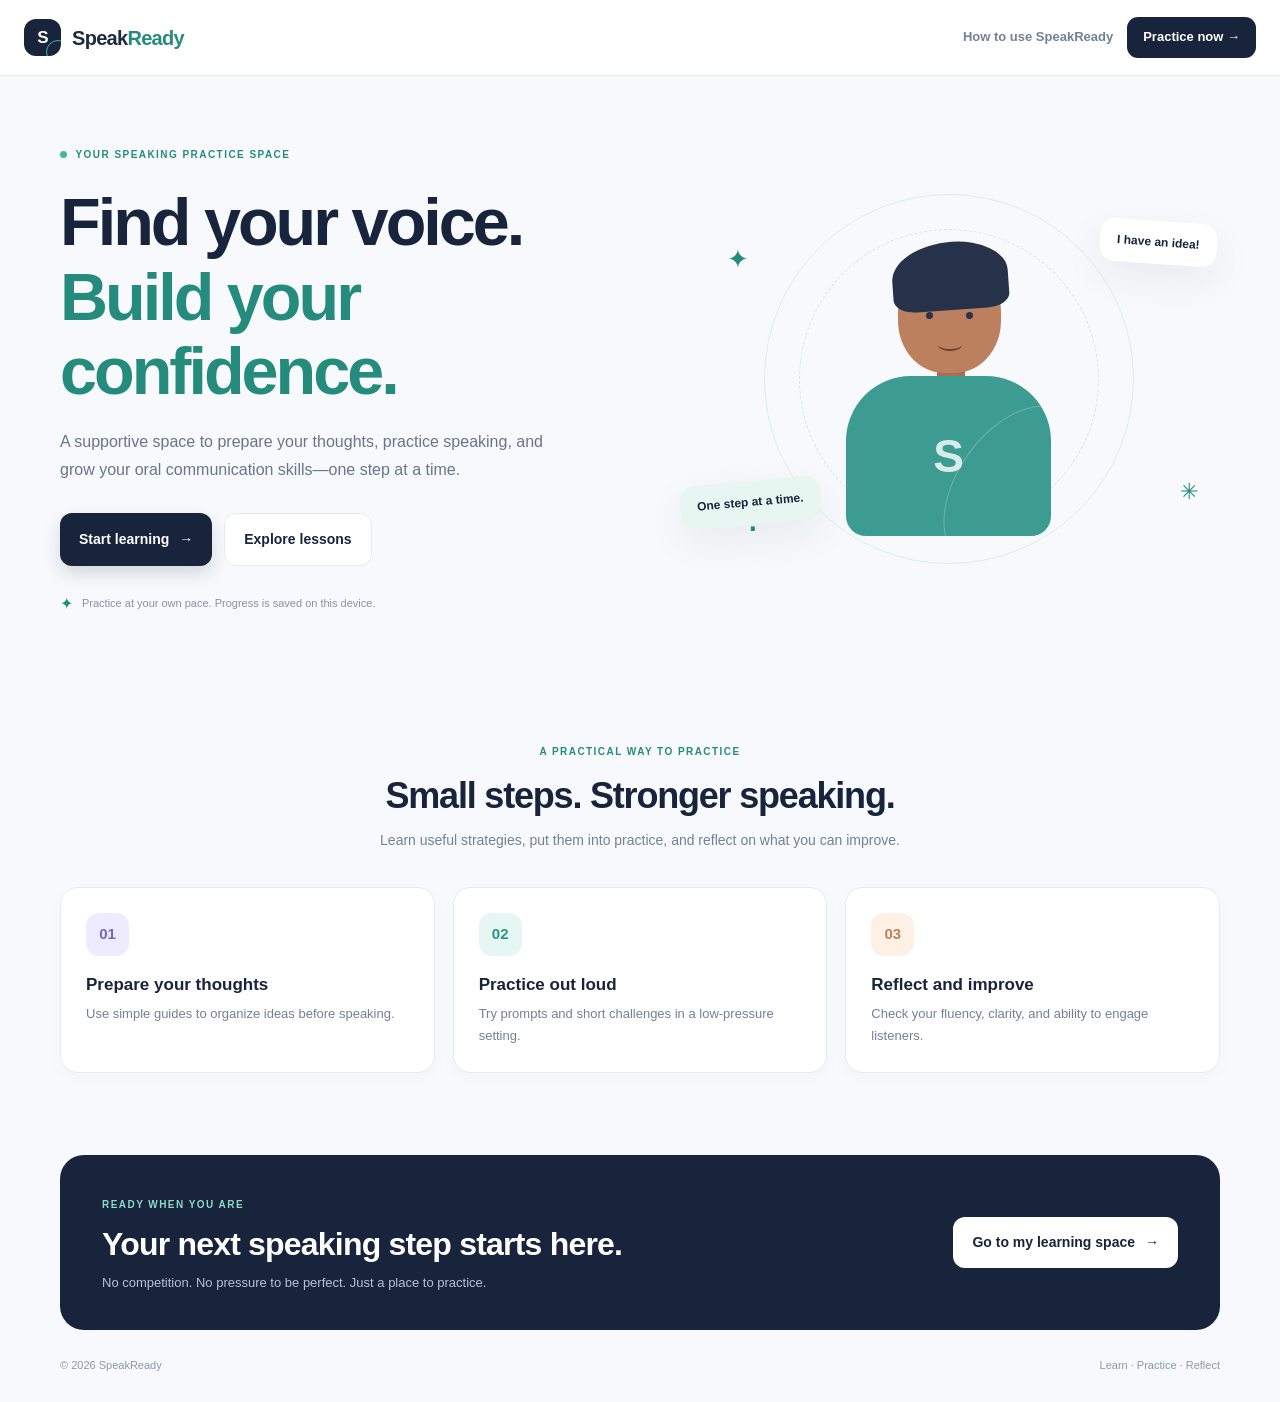
==== index.html @ fe4ae0ad "finish Speakeready, Research ouput" ====
<!doctype html>
<html lang="en">

<head>
  <meta charset="utf-8">
  <meta name="viewport" content="width=device-width, initial-scale=1">
  <meta name="theme-color" content="#17243b">
  <meta name="description"
    content="SpeakReady is a guided digital learning module for speaking confidence and oral communication skills.">
  <title>SpeakReady — Build confidence, one conversation at a time</title>
  <link rel="stylesheet" href="assets/css/style.css">
  <script defer src="assets/js/layout.js"></script>
  <script defer src="assets/js/home.js"></script>
</head>

<body data-base="./" data-page="home">
  <a class="skip-link" href="#main-content">Skip to content</a>
  <div id="site-header"></div>
  <main id="main-content" class="home-main">
    <section class="hero-section wrap">
      <div class="hero-copy">
        <span class="eyebrow"><span class="eyebrow-dot"></span> YOUR SPEAKING PRACTICE SPACE</span>
        <h1>Find your voice.<br><span>Build your confidence.</span></h1>
        <p class="hero-description">A supportive space to prepare your thoughts, practice speaking, and grow your oral
          communication skills—one step at a time.</p>
        <div class="hero-actions">
          <a class="button button-primary button-lg" href="pages/dashboard.html">Start learning <span
              aria-hidden="true">→</span></a>
          <a class="button button-quiet button-lg" href="pages/lessons.html">Explore lessons</a>
        </div>
        <div class="hero-note"><span class="note-icon">✦</span><span>Practice at your own pace. Progress is saved on
            this device.</span></div>
      </div>
      <div class="hero-art" aria-label="Illustration of a student speaking confidently">
        <div class="art-orbit orbit-one"></div>
        <div class="art-orbit orbit-two"></div>
        <div class="art-speech speech-one">I have an idea!</div>
        <div class="art-speech speech-two">One step at a time.</div>
        <div class="art-person">
          <div class="person-hair"></div>
          <div class="person-head">
            <div class="person-eye eye-left"></div>
            <div class="person-eye eye-right"></div>
            <div class="person-smile"></div>
          </div>
          <div class="person-neck"></div>
          <div class="person-body"><span class="person-shirt-mark">S</span></div>
        </div>
        <div class="art-spark spark-one">✦</div>
        <div class="art-spark spark-two">✳</div>
        <div class="art-spark spark-three">·</div>
      </div>
    </section>

    <section class="value-section wrap" aria-labelledby="value-heading">
      <div class="section-heading centered-heading">
        <span class="eyebrow">A PRACTICAL WAY TO PRACTICE</span>
        <h2 id="value-heading">Small steps. Stronger speaking.</h2>
        <p>Learn useful strategies, put them into practice, and reflect on what you can improve.</p>
      </div>
      <div class="value-grid">
        <article class="value-card">
          <div class="value-icon icon-lavender">01</div>
          <h3>Prepare your thoughts</h3>
          <p>Use simple guides to organize ideas before speaking.</p>
        </article>
        <article class="value-card">
          <div class="value-icon icon-mint">02</div>
          <h3>Practice out loud</h3>
          <p>Try prompts and short challenges in a low-pressure setting.</p>
        </article>
        <article class="value-card">
          <div class="value-icon icon-peach">03</div>
          <h3>Reflect and improve</h3>
          <p>Check your fluency, clarity, and ability to engage listeners.</p>
        </article>
      </div>
    </section>

    <section class="home-cta wrap">
      <div><span class="eyebrow eyebrow-light">READY WHEN YOU ARE</span>
        <h2>Your next speaking step starts here.</h2>
        <p>No competition. No pressure to be perfect. Just a place to practice.</p>
      </div>
      <a class="button button-light button-lg" href="pages/dashboard.html">Go to my learning space <span
          aria-hidden="true">→</span></a>
    </section>
    <footer class="site-footer wrap"><span>© <span data-year></span> SpeakReady</span><span>Learn · Practice ·
        Reflect</span></footer>
  </main>
</body>

</html>
---- assets/css/style.css ----
:root {
  --navy: #17243b;
  --navy-2: #243653;
  --ink: #1d2a40;
  --muted: #748096;
  --line: #e6eaf0;
  --paper: #f7f9fc;
  --white: #fff;
  --teal: #45b6a4;
  --teal-dark: #258c7d;
  --mint: #e6f6f2;
  --lavender: #eeeaff;
  --peach: #fff0e6;
  --shadow: 0 14px 40px rgba(28, 43, 67, .07);
  --radius: 20px;
  --font: 'DM Sans', Arial, sans-serif;
  --display: 'Manrope', 'DM Sans', Arial, sans-serif
}

* {
  box-sizing: border-box
}

html {
  scroll-behavior: smooth
}

body {
  margin: 0;
  background: var(--paper);
  color: var(--ink);
  font-family: var(--font);
  font-size: 15px;
  line-height: 1.6
}

button,
input,
select,
textarea {
  font: inherit
}

a {
  color: inherit;
  text-decoration: none
}

button,
a {
  -webkit-tap-highlight-color: transparent
}

button:focus-visible,
a:focus-visible,
input:focus-visible,
select:focus-visible,
textarea:focus-visible {
  outline: 3px solid rgba(69, 182, 164, .38);
  outline-offset: 3px
}

.skip-link {
  position: absolute;
  left: -9999px;
  top: 8px;
  background: #fff;
  padding: 10px 14px;
  z-index: 1000
}

.skip-link:focus {
  left: 8px
}

.wrap {
  width: min(1160px, calc(100% - 48px));
  margin-inline: auto
}

/* Shared header and application navigation */
.site-header {
  height: 76px;
  background: rgba(255, 255, 255, .94);
  border-bottom: 1px solid var(--line);
  display: flex;
  align-items: center;
  position: sticky;
  top: 0;
  z-index: 40;
  backdrop-filter: blur(14px);
  padding: 0 max(24px, calc((100vw - 1320px)/2))
}

.header-brand {
  display: flex;
  align-items: center;
  gap: 11px;
  font-family: var(--display);
  font-weight: 800;
  font-size: 20px;
  letter-spacing: -.7px
}

.brand-mark {
  width: 37px;
  height: 37px;
  border-radius: 12px;
  background: var(--navy);
  color: #fff;
  display: grid;
  place-items: center;
  font-size: 17px;
  letter-spacing: -1px;
  position: relative;
  overflow: hidden
}

.brand-mark:after {
  content: "";
  position: absolute;
  width: 22px;
  height: 22px;
  border: 1.5px solid var(--teal);
  border-radius: 50%;
  right: -9px;
  bottom: -8px
}

.brand-word span {
  color: var(--teal-dark)
}

.header-right {
  margin-left: auto;
  display: flex;
  align-items: center;
  gap: 14px
}

.header-link {
  font-size: 13px;
  color: var(--muted);
  font-weight: 600
}

.header-cta {
  padding: 10px 16px;
  border-radius: 11px;
  background: var(--navy);
  color: #fff;
  font-weight: 700;
  font-size: 13px
}

.menu-toggle {
  display: none;
  border: 1px solid var(--line);
  background: #fff;
  width: 40px;
  height: 40px;
  border-radius: 12px;
  color: var(--navy);
  font-size: 20px;
  cursor: pointer
}

.app-frame {
  width: min(1440px, 100%);
  margin: 0 auto;
  display: grid;
  grid-template-columns: 244px minmax(0, 1fr);
  min-height: calc(100vh - 76px)
}

.sidebar {
  background: #fff;
  border-right: 1px solid var(--line);
  padding: 28px 16px;
  display: flex;
  flex-direction: column;
  gap: 28px
}

.side-label {
  font-size: 10px;
  letter-spacing: 1.3px;
  font-weight: 700;
  color: #a0a9b8;
  padding: 0 13px;
  margin-bottom: 8px
}

.side-nav {
  display: grid;
  gap: 5px
}

.side-link {
  display: flex;
  gap: 12px;
  align-items: center;
  padding: 11px 13px;
  border-radius: 12px;
  font-weight: 600;
  font-size: 13px;
  color: #69758a;
  transition: .2s
}

.side-link:hover {
  background: #f5f8fa;
  color: var(--navy)
}

.side-link.active {
  background: #eaf7f4;
  color: #238c7c
}

.side-icon {
  width: 22px;
  text-align: center;
  font-size: 16px
}

.sidebar-bottom {
  margin-top: auto;
  background: #f4f8fa;
  border-radius: 16px;
  padding: 15px
}

.sidebar-bottom strong {
  display: block;
  font-size: 13px;
  margin-bottom: 4px
}

.sidebar-bottom p {
  font-size: 11px;
  color: var(--muted);
  margin: 0 0 10px
}

.sidebar-bottom a {
  font-size: 12px;
  color: var(--teal-dark);
  font-weight: 700
}

.main-content {
  min-width: 0;
  padding: 34px clamp(22px, 4vw, 54px) 55px
}

.page-topline {
  display: flex;
  align-items: center;
  justify-content: space-between;
  gap: 16px;
  margin-bottom: 25px
}

.breadcrumb {
  font-size: 12px;
  color: var(--muted)
}

.page-title {
  font-family: var(--display);
  font-size: clamp(26px, 3vw, 34px);
  letter-spacing: -1.1px;
  line-height: 1.2;
  margin: 4px 0 7px;
  font-weight: 800
}

.page-subtitle {
  color: var(--muted);
  margin: 0;
  font-size: 14px
}

.date-chip {
  font-size: 12px;
  color: #69758a;
  background: #fff;
  border: 1px solid var(--line);
  padding: 9px 12px;
  border-radius: 11px;
  white-space: nowrap
}

/* Home page */
.home-main {
  overflow: hidden
}

.hero-section {
  min-height: 590px;
  display: grid;
  grid-template-columns: 1.03fr .97fr;
  align-items: center;
  gap: 40px;
  padding-block: 65px 72px
}

.eyebrow {
  display: inline-flex;
  align-items: center;
  gap: 9px;
  font-size: 10px;
  letter-spacing: 1.45px;
  font-weight: 700;
  color: var(--teal-dark)
}

.eyebrow-dot {
  width: 7px;
  height: 7px;
  border-radius: 50%;
  background: var(--teal)
}

h1,
h2,
h3,
p {
  margin-top: 0
}

.hero-copy h1 {
  font: 800 clamp(42px, 5.2vw, 68px)/1.12 var(--display);
  letter-spacing: -3px;
  margin: 20px 0 19px;
  color: var(--navy)
}

.hero-copy h1 span {
  color: var(--teal-dark)
}

.hero-description {
  max-width: 520px;
  color: #69758a;
  font-size: 16px;
  line-height: 1.8;
  margin-bottom: 28px
}

.hero-actions {
  display: flex;
  flex-wrap: wrap;
  gap: 12px
}

.button {
  border: 0;
  display: inline-flex;
  align-items: center;
  justify-content: center;
  gap: 10px;
  border-radius: 12px;
  padding: 11px 17px;
  font-weight: 700;
  font-size: 13px;
  cursor: pointer;
  transition: transform .18s, box-shadow .18s, background .18s
}

.button:hover {
  transform: translateY(-2px)
}

.button-primary {
  background: var(--navy);
  color: #fff;
  box-shadow: 0 8px 18px rgba(23, 36, 59, .15)
}

.button-primary:hover {
  background: #263a59
}

.button-quiet {
  background: #fff;
  border: 1px solid var(--line);
  color: var(--navy)
}

.button-light {
  background: #fff;
  color: var(--navy)
}

.button-lg {
  padding: 14px 19px;
  font-size: 14px
}

.button-small {
  padding: 8px 12px;
  font-size: 12px;
  border-radius: 9px
}

.button-outline {
  background: #fff;
  color: var(--navy);
  border: 1px solid var(--line)
}

.button-teal {
  background: var(--teal);
  color: #103c39
}

.button:disabled {
  opacity: .45;
  cursor: not-allowed;
  transform: none
}

.hero-note {
  display: flex;
  align-items: center;
  gap: 9px;
  margin-top: 25px;
  font-size: 11px;
  color: #8792a3
}

.note-icon {
  color: var(--teal-dark);
  font-size: 16px
}

.hero-art {
  height: 420px;
  position: relative;
  display: grid;
  place-items: center
}

.art-orbit {
  position: absolute;
  border: 1px solid #dbeeea;
  border-radius: 50%;
  width: 370px;
  height: 370px
}

.orbit-two {
  width: 300px;
  height: 300px;
  border-style: dashed;
  border-color: #cfe6e1
}

.art-person {
  position: relative;
  width: 245px;
  height: 315px;
  z-index: 2
}

.person-head {
  position: absolute;
  top: 35px;
  left: 72px;
  width: 103px;
  height: 116px;
  border-radius: 47% 48% 45% 45%;
  background: #bd805f;
  z-index: 2
}

.person-hair {
  position: absolute;
  top: 20px;
  left: 66px;
  width: 116px;
  height: 68px;
  border-radius: 55% 48% 20% 20%;
  background: #253249;
  z-index: 3;
  transform: rotate(-4deg)
}

.person-eye {
  position: absolute;
  top: 55px;
  width: 7px;
  height: 7px;
  background: #263348;
  border-radius: 50%
}

.eye-left {
  left: 28px
}

.eye-right {
  right: 28px
}

.person-smile {
  position: absolute;
  width: 24px;
  height: 12px;
  border-bottom: 2px solid #633f38;
  border-radius: 50%;
  bottom: 22px;
  left: 40px
}

.person-neck {
  position: absolute;
  top: 136px;
  left: 111px;
  width: 28px;
  height: 34px;
  background: #a96d52;
  z-index: 1
}

.person-body {
  position: absolute;
  top: 154px;
  left: 20px;
  width: 205px;
  height: 160px;
  background: #3d9c91;
  border-radius: 65px 65px 20px 20px;
  z-index: 1;
  display: grid;
  place-items: center;
  overflow: hidden
}

.person-body:after {
  content: "";
  position: absolute;
  width: 110px;
  height: 180px;
  border: 1px solid rgba(255, 255, 255, .24);
  border-radius: 50%;
  transform: rotate(35deg);
  right: -18px;
  top: 20px
}

.person-shirt-mark {
  color: rgba(255, 255, 255, .8);
  font: 800 46px var(--display)
}

.art-speech {
  position: absolute;
  background: #fff;
  padding: 12px 17px;
  border-radius: 15px;
  box-shadow: var(--shadow);
  z-index: 4;
  font-weight: 700;
  font-size: 12px;
  color: var(--navy)
}

.speech-one {
  top: 52px;
  right: 4px;
  transform: rotate(4deg)
}

.speech-two {
  left: 3px;
  bottom: 65px;
  transform: rotate(-5deg);
  background: #e8f6f2
}

.art-spark {
  position: absolute;
  color: var(--teal-dark);
  font-size: 26px
}

.spark-one {
  top: 70px;
  left: 50px
}

.spark-two {
  right: 22px;
  bottom: 80px;
  font-size: 22px
}

.spark-three {
  left: 70px;
  bottom: 30px;
  font-size: 42px
}

.value-section {
  padding-block: 50px 82px
}

.centered-heading {
  text-align: center;
  max-width: 620px;
  margin: 0 auto 35px
}

.section-heading h2 {
  font: 800 clamp(27px, 3vw, 36px)/1.2 var(--display);
  letter-spacing: -1.2px;
  margin: 12px 0;
  color: var(--navy)
}

.section-heading p {
  color: var(--muted);
  font-size: 14px
}

.value-grid {
  display: grid;
  grid-template-columns: repeat(3, 1fr);
  gap: 18px
}

.value-card {
  background: #fff;
  border: 1px solid var(--line);
  border-radius: 18px;
  padding: 25px;
  box-shadow: 0 5px 18px rgba(28, 43, 67, .025)
}

.value-icon {
  width: 43px;
  height: 43px;
  display: grid;
  place-items: center;
  border-radius: 13px;
  font-weight: 800;
  font-family: var(--display);
  margin-bottom: 19px
}

.icon-lavender {
  background: var(--lavender);
  color: #7669be
}

.icon-mint {
  background: var(--mint);
  color: #2d9384
}

.icon-peach {
  background: var(--peach);
  color: #bd8258
}

.value-card h3 {
  font: 700 17px var(--display);
  margin-bottom: 8px;
  color: var(--navy)
}

.value-card p {
  font-size: 13px;
  color: var(--muted);
  margin: 0;
  line-height: 1.7
}

.home-cta {
  background: var(--navy);
  border-radius: 24px;
  padding: 36px 42px;
  display: flex;
  align-items: center;
  justify-content: space-between;
  gap: 24px;
  color: #fff
}

.eyebrow-light {
  color: #8bd9c9
}

.home-cta h2 {
  font: 800 clamp(23px, 3vw, 32px)/1.2 var(--display);
  letter-spacing: -.8px;
  margin: 10px 0
}

.home-cta p {
  color: #b7c2d2;
  margin: 0;
  font-size: 13px
}

.site-footer {
  display: flex;
  justify-content: space-between;
  color: #8c97a8;
  font-size: 11px;
  padding-block: 27px
}

/* Dashboard and cards */
.welcome-banner {
  background: var(--navy);
  border-radius: 20px;
  padding: 25px 28px;
  color: #fff;
  display: flex;
  align-items: center;
  justify-content: space-between;
  gap: 20px;
  overflow: hidden;
  position: relative;
  margin-bottom: 22px
}

.welcome-banner:after {
  content: "";
  position: absolute;
  width: 260px;
  height: 260px;
  border: 1px solid rgba(69, 182, 164, .22);
  border-radius: 50%;
  right: 10%;
  top: -150px;
  box-shadow: 0 0 0 28px rgba(69, 182, 164, .035), 0 0 0 58px rgba(69, 182, 164, .025)
}

.welcome-copy {
  position: relative;
  z-index: 1
}

.welcome-copy .eyebrow {
  color: #8ddacc
}

.welcome-copy h2 {
  font: 800 24px var(--display);
  letter-spacing: -.7px;
  margin: 8px 0
}

.welcome-copy p {
  font-size: 12px;
  color: #bdc8d6;
  margin: 0
}

.welcome-action {
  position: relative;
  z-index: 1;
  white-space: nowrap
}

.welcome-action .button {
  background: #fff;
  color: var(--navy)
}

.stats-grid {
  display: grid;
  grid-template-columns: repeat(3, 1fr);
  gap: 14px;
  margin-bottom: 28px
}

.stat-card {
  background: #fff;
  border: 1px solid var(--line);
  border-radius: 16px;
  padding: 17px 18px;
  display: flex;
  align-items: center;
  gap: 13px
}

.stat-icon {
  width: 40px;
  height: 40px;
  display: grid;
  place-items: center;
  border-radius: 12px;
  background: #eef7f5;
  color: var(--teal-dark);
  font-size: 17px;
  flex: none
}

.stat-label {
  font-size: 11px;
  color: var(--muted);
  margin-bottom: 2px
}

.stat-value {
  font: 800 23px var(--display);
  color: var(--navy);
  line-height: 1.1
}

.stat-hint {
  font-size: 10px;
  color: #98a2b1
}

.section-row {
  display: flex;
  justify-content: space-between;
  align-items: end;
  gap: 16px;
  margin: 27px 0 14px
}

.section-row h2 {
  font: 800 19px var(--display);
  letter-spacing: -.5px;
  margin: 0;
  color: var(--navy)
}

.text-link {
  font-size: 12px;
  font-weight: 700;
  color: var(--teal-dark)
}

.module-grid {
  display: grid;
  grid-template-columns: repeat(3, 1fr);
  gap: 14px
}

.module-card {
  background: #fff;
  border: 1px solid var(--line);
  border-radius: 16px;
  padding: 17px;
  display: flex;
  flex-direction: column;
  min-height: 208px;
  transition: .2s
}

.module-card:hover {
  transform: translateY(-3px);
  box-shadow: var(--shadow);
  border-color: #cde5df
}

.module-top {
  display: flex;
  align-items: center;
  justify-content: space-between;
  margin-bottom: 15px
}

.module-number {
  font: 800 11px var(--display);
  color: #9aa5b4;
  letter-spacing: .5px
}

.module-symbol {
  width: 36px;
  height: 36px;
  border-radius: 11px;
  display: grid;
  place-items: center;
  font-weight: 700
}

.module-card h3 {
  font: 700 15px var(--display);
  margin: 0 0 7px;
  color: var(--navy)
}

.module-card p {
  font-size: 11px;
  color: var(--muted);
  line-height: 1.6;
  margin: 0 0 15px
}

.module-card-footer {
  margin-top: auto;
  display: flex;
  align-items: center;
  justify-content: space-between;
  gap: 8px
}

.module-duration {
  font-size: 10px;
  color: #8994a4
}

.progress-track {
  height: 5px;
  border-radius: 20px;
  background: #edf0f4;
  overflow: hidden;
  margin-top: 12px
}

.progress-fill {
  height: 100%;
  border-radius: 20px;
  background: var(--teal);
  width: 0
}

.empty-note {
  background: #fff;
  border: 1px dashed #d6dde6;
  padding: 24px;
  border-radius: 15px;
  color: var(--muted);
  font-size: 13px;
  text-align: center
}

/* Lesson library and lesson detail */
.lesson-grid {
  display: grid;
  grid-template-columns: repeat(2, 1fr);
  gap: 16px
}

.lesson-card {
  display: grid;
  grid-template-columns: 54px 1fr;
  gap: 15px;
  background: #fff;
  border: 1px solid var(--line);
  border-radius: 17px;
  padding: 19px;
  transition: .2s
}

.lesson-card:hover {
  border-color: #bee1d9;
  box-shadow: var(--shadow);
  transform: translateY(-2px)
}

.lesson-symbol {
  height: 50px;
  width: 50px;
  border-radius: 14px;
  display: grid;
  place-items: center;
  font: 800 16px var(--display)
}

.lesson-card h3 {
  font: 700 15px var(--display);
  margin: 1px 0 6px;
  color: var(--navy)
}

.lesson-card p {
  font-size: 12px;
  color: var(--muted);
  margin: 0 0 12px;
  line-height: 1.65
}

.lesson-meta {
  display: flex;
  flex-wrap: wrap;
  gap: 8px;
  align-items: center;
  font-size: 10px;
  color: #8994a4
}

.tag {
  background: #f1f5f7;
  border-radius: 20px;
  padding: 4px 8px;
  font-size: 10px;
  color: #657286;
  font-weight: 600
}

.lesson-detail {
  max-width: 850px
}

.lesson-hero {
  background: #fff;
  border: 1px solid var(--line);
  border-radius: 19px;
  padding: 25px;
  margin-bottom: 17px
}

.lesson-hero h1 {
  font: 800 27px/1.2 var(--display);
  letter-spacing: -.8px;
  color: var(--navy);
  margin: 11px 0
}

.lesson-hero p {
  color: var(--muted);
  font-size: 14px;
  margin: 0
}

.lesson-content-card {
  background: #fff;
  border: 1px solid var(--line);
  border-radius: 17px;
  padding: 24px;
  margin-bottom: 15px
}

.lesson-content-card h2 {
  font: 800 18px var(--display);
  color: var(--navy);
  margin: 0 0 12px
}

.lesson-content-card p,
.lesson-content-card li {
  color: #657286;
  font-size: 13px;
  line-height: 1.8
}

.lesson-content-card ul {
  padding-left: 20px;
  margin-bottom: 0
}

.tip-box {
  background: #edf8f5;
  border-left: 3px solid var(--teal);
  padding: 15px 17px;
  border-radius: 0 12px 12px 0;
  font-size: 13px;
  color: #42645f;
  margin-top: 16px
}

.lesson-actions {
  display: flex;
  justify-content: space-between;
  gap: 12px;
  align-items: center;
  margin-top: 18px
}

/* Practice and forms */
.practice-layout {
  display: grid;
  grid-template-columns: minmax(0, 1.15fr) minmax(260px, .85fr);
  gap: 17px;
  align-items: start
}

.panel {
  background: #fff;
  border: 1px solid var(--line);
  border-radius: 17px;
  padding: 21px
}

.panel h2 {
  font: 800 17px var(--display);
  color: var(--navy);
  margin: 0 0 7px
}

.panel-intro {
  color: var(--muted);
  font-size: 12px;
  margin: 0 0 17px
}

.form-label {
  display: block;
  font-size: 12px;
  font-weight: 700;
  color: #4c5b70;
  margin: 0 0 7px
}

.field {
  width: 100%;
  border: 1px solid #dfe5ec;
  border-radius: 10px;
  background: #fff;
  padding: 11px 12px;
  color: var(--ink);
  font-size: 13px
}

.field:focus {
  border-color: var(--teal)
}

.field-group {
  margin-bottom: 16px
}

.field-row {
  display: grid;
  grid-template-columns: 1fr 1fr;
  gap: 12px
}

.prompt-box {
  background: #f1f7f6;
  border-radius: 14px;
  padding: 18px;
  margin: 14px 0
}

.prompt-label {
  font-size: 10px;
  letter-spacing: 1px;
  color: var(--teal-dark);
  font-weight: 800
}

.prompt-text {
  font: 700 19px/1.4 var(--display);
  color: var(--navy);
  margin: 8px 0 0
}

.timer-display {
  font: 800 43px var(--display);
  letter-spacing: -1.5px;
  color: var(--navy);
  text-align: center;
  padding: 10px
}

.timer-caption {
  text-align: center;
  color: var(--muted);
  font-size: 11px;
  margin-top: -8px;
  margin-bottom: 13px
}

.timer-controls {
  display: flex;
  gap: 8px;
  justify-content: center;
  flex-wrap: wrap
}

.practice-helper {
  background: #f7f8fb;
  border-radius: 13px;
  padding: 15px;
  font-size: 12px;
  color: #6d788b;
  line-height: 1.7
}

.rubric-row {
  padding: 12px 0;
  border-bottom: 1px solid #edf0f4
}

.rubric-row:last-child {
  border: 0
}

.rubric-title {
  font-weight: 700;
  font-size: 12px;
  color: #405069;
  margin-bottom: 8px
}

.rating-options {
  display: flex;
  gap: 7px;
  flex-wrap: wrap
}

.rating-option {
  position: relative
}

.rating-option input {
  position: absolute;
  opacity: 0;
  pointer-events: none
}

.rating-option span {
  display: inline-grid;
  place-items: center;
  min-width: 34px;
  height: 32px;
  padding: 0 8px;
  border: 1px solid #dfe5ec;
  border-radius: 8px;
  color: #728095;
  font-size: 12px;
  cursor: pointer
}

.rating-option input:checked+span {
  background: #e7f6f2;
  border-color: #88cfc1;
  color: #207c70;
  font-weight: 800
}

.quiz-question {
  background: #fff;
  border: 1px solid var(--line);
  border-radius: 15px;
  padding: 18px;
  margin-bottom: 13px
}

.quiz-question h3 {
  font: 700 14px/1.5 var(--display);
  margin: 0 0 12px;
  color: var(--navy)
}

.choice-list {
  display: grid;
  gap: 8px
}

.choice {
  display: flex;
  gap: 9px;
  align-items: flex-start;
  padding: 9px 11px;
  border: 1px solid #e8edf1;
  border-radius: 10px;
  font-size: 12px;
  color: #58667b;
  cursor: pointer
}

.choice:has(input:checked) {
  border-color: #9bd6ca;
  background: #eff8f6;
  color: #315e58
}

.choice input {
  margin-top: 3px;
  accent-color: var(--teal-dark)
}

.notice {
  padding: 12px 14px;
  background: #f4f7fa;
  border-radius: 11px;
  color: #6d788b;
  font-size: 11px;
  line-height: 1.65
}

.feedback-box {
  padding: 15px;
  border-radius: 13px;
  background: #edf8f5;
  color: #316a61;
  font-size: 13px;
  margin-top: 15px
}

.feedback-box strong {
  display: block;
  margin-bottom: 3px
}

.score-circle {
  width: 112px;
  height: 112px;
  border-radius: 50%;
  border: 8px solid #e3f4f0;
  display: grid;
  place-items: center;
  margin: 0 auto 15px;
  color: var(--navy);
  font: 800 28px var(--display)
}

/* Progress and resources */
.progress-summary {
  display: grid;
  grid-template-columns: 1fr 1fr;
  gap: 16px;
  margin-bottom: 17px
}

.progress-large {
  background: #fff;
  border: 1px solid var(--line);
  border-radius: 17px;
  padding: 21px
}

.progress-large h3 {
  font: 700 14px var(--display);
  margin: 0 0 12px
}

.big-progress-number {
  font: 800 35px var(--display);
  color: var(--navy)
}

.progress-copy {
  font-size: 11px;
  color: var(--muted)
}

.progress-module-row {
  display: grid;
  grid-template-columns: 1fr auto;
  gap: 14px;
  align-items: center;
  padding: 14px 0;
  border-bottom: 1px solid #edf0f4
}

.progress-module-row:last-child {
  border: 0
}

.progress-module-row strong {
  font-size: 12px
}

.progress-module-row small {
  display: block;
  color: var(--muted);
  font-size: 10px
}

.status-pill {
  font-size: 10px;
  padding: 5px 9px;
  border-radius: 30px;
  background: #f0f2f5;
  color: #778397;
  font-weight: 700
}

.status-pill.done {
  background: #e6f6f2;
  color: #258777
}

.resource-grid {
  display: grid;
  grid-template-columns: repeat(2, 1fr);
  gap: 15px
}

.resource-card {
  background: #fff;
  border: 1px solid var(--line);
  border-radius: 16px;
  padding: 19px
}

.resource-card h3 {
  font: 700 15px var(--display);
  color: var(--navy);
  margin: 0 0 7px
}

.resource-card p {
  color: var(--muted);
  font-size: 12px;
  line-height: 1.7;
  margin: 0
}

.resource-card .resource-icon {
  font-size: 22px;
  margin-bottom: 11px
}

.callout {
  background: #f0f7f6;
  border-radius: 15px;
  padding: 19px;
  margin-top: 17px;
  color: #54706d;
  font-size: 12px;
  line-height: 1.7
}

.site-footer-app {
  color: #9aa4b2;
  text-align: center;
  font-size: 10px;
  padding-top: 32px
}

/* Toast, mobile overlay */
.toast {
  position: fixed;
  bottom: 22px;
  left: 50%;
  transform: translate(-50%, 20px);
  opacity: 0;
  pointer-events: none;
  background: var(--navy);
  color: #fff;
  padding: 11px 16px;
  border-radius: 12px;
  font-size: 12px;
  box-shadow: var(--shadow);
  z-index: 100;
  transition: .25s
}

.toast.show {
  opacity: 1;
  transform: translate(-50%, 0)
}

.sidebar-backdrop {
  display: none
}

@media(max-width:1050px) {
  .app-frame {
    grid-template-columns: 218px minmax(0, 1fr)
  }

  .sidebar {
    padding-inline: 12px
  }

  .main-content {
    padding-inline: 28px
  }

  .module-grid {
    grid-template-columns: repeat(2, 1fr)
  }

  .hero-section {
    gap: 15px
  }

  .art-orbit {
    width: 320px;
    height: 320px
  }

  .orbit-two {
    width: 260px;
    height: 260px
  }
}

@media(max-width:760px) {
  .site-header {
    height: 66px;
    padding-inline: 18px
  }

  .menu-toggle {
    display: grid;
    place-items: center;
    order: -1;
    margin-right: 12px
  }

  .header-brand {
    font-size: 18px
  }

  .brand-mark {
    width: 34px;
    height: 34px
  }

  .header-link {
    display: none
  }

  .header-cta {
    font-size: 11px;
    padding: 9px 12px
  }

  .app-frame {
    display: block;
    min-height: calc(100vh - 66px)
  }

  .sidebar {
    position: fixed;
    z-index: 60;
    top: 66px;
    bottom: 0;
    left: 0;
    width: 270px;
    max-width: 82vw;
    transform: translateX(-105%);
    transition: transform .25s;
    box-shadow: 14px 0 35px rgba(20, 35, 58, .12);
    overflow-y: auto
  }

  .sidebar.open {
    transform: translateX(0)
  }

  .sidebar-backdrop.show {
    display: block;
    position: fixed;
    inset: 66px 0 0;
    background: rgba(16, 27, 45, .35);
    z-index: 55
  }

  .main-content {
    padding: 25px 18px 42px
  }

  .hero-section {
    grid-template-columns: 1fr;
    padding-block: 55px 40px;
    gap: 15px
  }

  .hero-copy h1 {
    font-size: clamp(41px, 11vw, 59px);
    letter-spacing: -2px
  }

  .hero-description {
    font-size: 14px
  }

  .hero-art {
    height: 330px;
    max-width: 420px;
    width: 100%;
    margin: 0 auto
  }

  .art-person {
    transform: scale(.83)
  }

  .art-orbit {
    width: 290px;
    height: 290px
  }

  .orbit-two {
    width: 230px;
    height: 230px
  }

  .speech-one {
    right: 0;
    top: 35px
  }

  .speech-two {
    left: 0;
    bottom: 35px
  }

  .value-section {
    padding-block: 32px 52px
  }

  .value-grid {
    grid-template-columns: 1fr;
    gap: 11px
  }

  .value-card {
    padding: 20px
  }

  .home-cta {
    padding: 27px 23px;
    display: block
  }

  .home-cta .button {
    margin-top: 19px
  }

  .site-footer {
    font-size: 10px
  }

  .welcome-banner {
    padding: 21px;
    display: block
  }

  .welcome-action {
    margin-top: 17px
  }

  .stats-grid {
    gap: 9px
  }

  .stat-card {
    padding: 13px 10px;
    gap: 8px;
    display: block
  }

  .stat-icon {
    width: 32px;
    height: 32px;
    margin-bottom: 8px
  }

  .stat-value {
    font-size: 20px
  }

  .stat-label {
    font-size: 10px
  }

  .stat-hint {
    font-size: 9px
  }

  .module-grid {
    grid-template-columns: 1fr
  }

  .lesson-grid {
    grid-template-columns: 1fr
  }

  .practice-layout {
    grid-template-columns: 1fr
  }

  .progress-summary {
    grid-template-columns: 1fr
  }

  .resource-grid {
    grid-template-columns: 1fr
  }

  .page-topline {
    align-items: flex-start
  }

  .date-chip {
    font-size: 10px;
    padding: 7px 9px
  }

  .field-row {
    grid-template-columns: 1fr
  }

  .lesson-hero {
    padding: 20px
  }

  .lesson-content-card {
    padding: 19px
  }

  .lesson-actions {
    align-items: stretch;
    flex-direction: column
  }

  .lesson-actions .button {
    width: 100%
  }
}

@media(max-width:420px) {
  .wrap {
    width: calc(100% - 34px)
  }

  .hero-actions {
    display: grid
  }

  .hero-actions .button {
    width: 100%
  }

  .hero-art {
    height: 290px
  }

  .art-person {
    transform: scale(.73)
  }

  .art-orbit {
    width: 250px;
    height: 250px
  }

  .orbit-two {
    width: 205px;
    height: 205px
  }

  .art-speech {
    font-size: 10px;
    padding: 9px 12px
  }

  .section-row h2 {
    font-size: 17px
  }

  .main-content {
    padding-inline: 15px
  }

  .page-title {
    font-size: 26px
  }
}

@media(prefers-reduced-motion:reduce) {

  *,
  *::before,
  *::after {
    scroll-behavior: auto !important;
    transition: none !important;
    animation: none !important
  }
}

body[data-page="home"] .menu-toggle {
  display: none
}

/* Page-opening motion: subtle entrance effects for a calmer first impression. */
@keyframes sr-page-enter {
  from {
    opacity: 0;
    transform: translateY(14px);
  }

  to {
    opacity: 1;
    transform: translateY(0);
  }
}

@keyframes sr-header-enter {
  from {
    opacity: 0;
    transform: translateY(-10px);
  }

  to {
    opacity: 1;
    transform: translateY(0);
  }
}

@keyframes sr-sidebar-enter {
  from {
    opacity: 0;
    transform: translateX(-10px);
  }

  to {
    opacity: 1;
    transform: translateX(0);
  }
}

@keyframes sr-hero-art-enter {
  from {
    opacity: 0;
    transform: translateY(20px) scale(.97);
  }

  to {
    opacity: 1;
    transform: translateY(0) scale(1);
  }
}

#site-header .site-header {
  animation: sr-header-enter .55s cubic-bezier(.2, .7, .25, 1) both;
}

/* Landing page: reveal the headline in a gentle sequence. */
body[data-page="home"] .hero-copy>* {
  opacity: 0;
  animation: sr-page-enter .65s cubic-bezier(.2, .7, .25, 1) both;
}

body[data-page="home"] .hero-copy> :nth-child(1) {
  animation-delay: .08s;
}

body[data-page="home"] .hero-copy> :nth-child(2) {
  animation-delay: .15s;
}

body[data-page="home"] .hero-copy> :nth-child(3) {
  animation-delay: .22s;
}

body[data-page="home"] .hero-copy> :nth-child(4) {
  animation-delay: .29s;
}

body[data-page="home"] .hero-copy> :nth-child(5) {
  animation-delay: .36s;
}

body[data-page="home"] .hero-art {
  opacity: 0;
  animation: sr-hero-art-enter .8s cubic-bezier(.2, .7, .25, 1) .18s both;
}

body[data-page="home"] .value-section {
  opacity: 0;
  animation: sr-page-enter .7s cubic-bezier(.2, .7, .25, 1) .24s both;
}

body[data-page="home"] .home-cta {
  opacity: 0;
  animation: sr-page-enter .7s cubic-bezier(.2, .7, .25, 1) .34s both;
}

body[data-page="home"] .site-footer {
  opacity: 0;
  animation: sr-page-enter .65s cubic-bezier(.2, .7, .25, 1) .42s both;
}

/* Inner pages: bring the learning content in after the shared header. */
body:not([data-page="home"]) .main-content>* {
  opacity: 0;
  animation: sr-page-enter .6s cubic-bezier(.2, .7, .25, 1) both;
}

body:not([data-page="home"]) .main-content> :nth-child(1) {
  animation-delay: .08s;
}

body:not([data-page="home"]) .main-content> :nth-child(2) {
  animation-delay: .15s;
}

body:not([data-page="home"]) .main-content> :nth-child(3) {
  animation-delay: .22s;
}

body:not([data-page="home"]) .main-content> :nth-child(4) {
  animation-delay: .29s;
}

body:not([data-page="home"]) .main-content> :nth-child(5) {
  animation-delay: .36s;
}

@media (min-width: 761px) {
  body:not([data-page="home"]) .sidebar {
    opacity: 0;
    animation: sr-sidebar-enter .55s cubic-bezier(.2, .7, .25, 1) .08s both;
  }
}
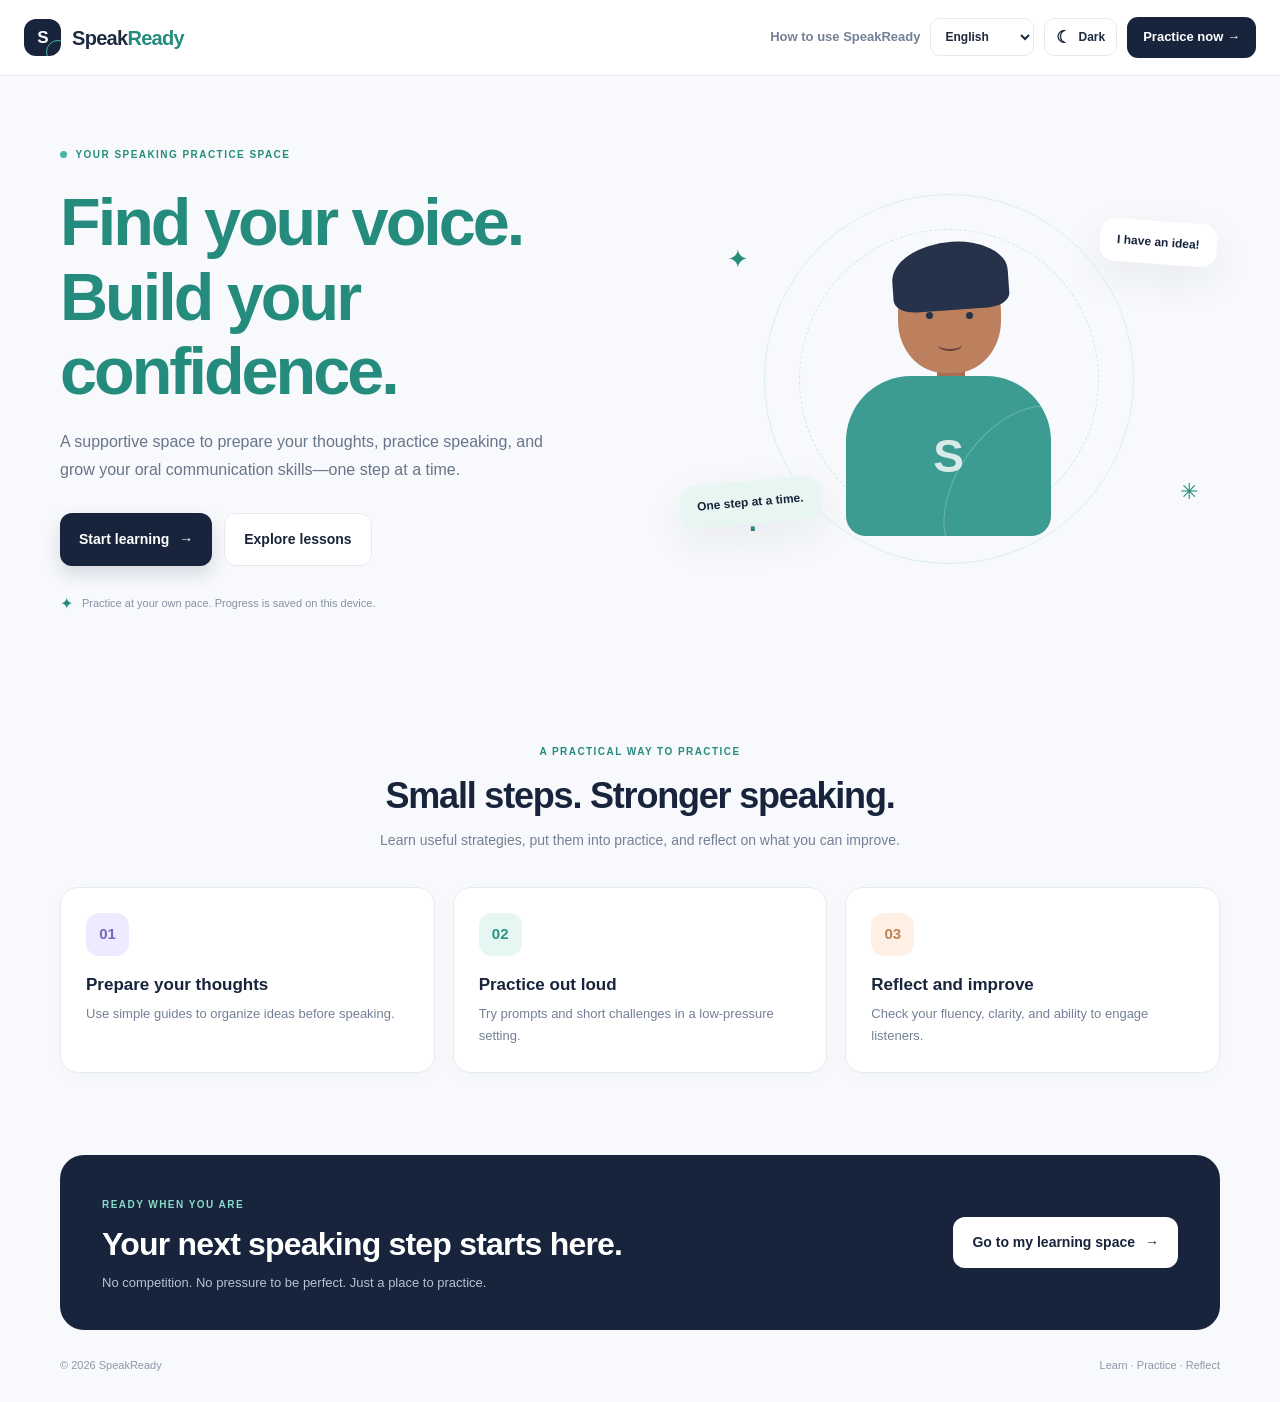
==== commit f9e619b4: "fully polish the digital module" ====
--- a/index.html
+++ b/index.html
@@ -6,36 +6,43 @@
   <meta name="viewport" content="width=device-width, initial-scale=1">
   <meta name="theme-color" content="#17243b">
   <meta name="description"
-    content="SpeakReady is a guided digital learning module for speaking confidence and oral communication skills.">
+    content="SpeakReady is a guided digital learning module for speaking confidence and oral communication skills."
+    data-i18n-content="home.metaDescription">
   <title>SpeakReady — Build confidence, one conversation at a time</title>
+  <script src="assets/js/theme-init.js"></script>
   <link rel="stylesheet" href="assets/css/style.css">
+  <script defer src="assets/js/i18n.js"></script>
   <script defer src="assets/js/layout.js"></script>
   <script defer src="assets/js/home.js"></script>
 </head>
 
-<body data-base="./" data-page="home">
-  <a class="skip-link" href="#main-content">Skip to content</a>
+<body data-base="./" data-page="home" data-title-key="home.documentTitle">
+  <a class="skip-link" href="#main-content" data-i18n="common.skip">Skip to content</a>
   <div id="site-header"></div>
   <main id="main-content" class="home-main">
     <section class="hero-section wrap">
       <div class="hero-copy">
-        <span class="eyebrow"><span class="eyebrow-dot"></span> YOUR SPEAKING PRACTICE SPACE</span>
-        <h1>Find your voice.<br><span>Build your confidence.</span></h1>
-        <p class="hero-description">A supportive space to prepare your thoughts, practice speaking, and grow your oral
-          communication skills—one step at a time.</p>
+        <span class="eyebrow"><span class="eyebrow-dot"></span><span data-i18n="home.eyebrow">YOUR SPEAKING PRACTICE
+            SPACE</span></span>
+        <h1><span data-i18n="home.headlineA">Find your voice.</span><br><span data-i18n="home.headlineB">Build your
+            confidence.</span></h1>
+        <p class="hero-description" data-i18n="home.description">A supportive space to prepare your thoughts, practice
+          speaking, and grow your oral communication skills—one step at a time.</p>
         <div class="hero-actions">
-          <a class="button button-primary button-lg" href="pages/dashboard.html">Start learning <span
-              aria-hidden="true">→</span></a>
-          <a class="button button-quiet button-lg" href="pages/lessons.html">Explore lessons</a>
+          <a class="button button-primary button-lg" href="pages/dashboard.html"><span
+              data-i18n="home.startLearning">Start learning</span><span aria-hidden="true">→</span></a>
+          <a class="button button-quiet button-lg" href="pages/lessons.html" data-i18n="home.exploreLessons">Explore
+            lessons</a>
         </div>
-        <div class="hero-note"><span class="note-icon">✦</span><span>Practice at your own pace. Progress is saved on
-            this device.</span></div>
+        <div class="hero-note"><span class="note-icon" aria-hidden="true">✦</span><span data-i18n="home.note">Practice
+            at your own pace. Progress is saved on this device.</span></div>
       </div>
-      <div class="hero-art" aria-label="Illustration of a student speaking confidently">
+      <div class="hero-art" role="img" data-i18n-aria-label="home.illustrationLabel"
+        aria-label="Illustration of a student speaking confidently">
         <div class="art-orbit orbit-one"></div>
         <div class="art-orbit orbit-two"></div>
-        <div class="art-speech speech-one">I have an idea!</div>
-        <div class="art-speech speech-two">One step at a time.</div>
+        <div class="art-speech speech-one" data-i18n="home.speechOne">I have an idea!</div>
+        <div class="art-speech speech-two" data-i18n="home.speechTwo">One step at a time.</div>
         <div class="art-person">
           <div class="person-hair"></div>
           <div class="person-head">
@@ -46,47 +53,48 @@
           <div class="person-neck"></div>
           <div class="person-body"><span class="person-shirt-mark">S</span></div>
         </div>
-        <div class="art-spark spark-one">✦</div>
-        <div class="art-spark spark-two">✳</div>
-        <div class="art-spark spark-three">·</div>
+        <div class="art-spark spark-one" aria-hidden="true">✦</div>
+        <div class="art-spark spark-two" aria-hidden="true">✳</div>
+        <div class="art-spark spark-three" aria-hidden="true">·</div>
       </div>
     </section>
 
     <section class="value-section wrap" aria-labelledby="value-heading">
       <div class="section-heading centered-heading">
-        <span class="eyebrow">A PRACTICAL WAY TO PRACTICE</span>
-        <h2 id="value-heading">Small steps. Stronger speaking.</h2>
-        <p>Learn useful strategies, put them into practice, and reflect on what you can improve.</p>
+        <span class="eyebrow" data-i18n="home.valueEyebrow">A PRACTICAL WAY TO PRACTICE</span>
+        <h2 id="value-heading" data-i18n="home.valueTitle">Small steps. Stronger speaking.</h2>
+        <p data-i18n="home.valueDescription">Learn useful strategies, put them into practice, and reflect on what you
+          can improve.</p>
       </div>
       <div class="value-grid">
         <article class="value-card">
           <div class="value-icon icon-lavender">01</div>
-          <h3>Prepare your thoughts</h3>
-          <p>Use simple guides to organize ideas before speaking.</p>
+          <h3 data-i18n="home.prepareTitle">Prepare your thoughts</h3>
+          <p data-i18n="home.prepareText">Use simple guides to organize ideas before speaking.</p>
         </article>
         <article class="value-card">
           <div class="value-icon icon-mint">02</div>
-          <h3>Practice out loud</h3>
-          <p>Try prompts and short challenges in a low-pressure setting.</p>
+          <h3 data-i18n="home.practiceTitle">Practice out loud</h3>
+          <p data-i18n="home.practiceText">Try prompts and short challenges in a low-pressure setting.</p>
         </article>
         <article class="value-card">
           <div class="value-icon icon-peach">03</div>
-          <h3>Reflect and improve</h3>
-          <p>Check your fluency, clarity, and ability to engage listeners.</p>
+          <h3 data-i18n="home.reflectTitle">Reflect and improve</h3>
+          <p data-i18n="home.reflectText">Check your fluency, clarity, and ability to engage listeners.</p>
         </article>
       </div>
     </section>
 
     <section class="home-cta wrap">
-      <div><span class="eyebrow eyebrow-light">READY WHEN YOU ARE</span>
-        <h2>Your next speaking step starts here.</h2>
-        <p>No competition. No pressure to be perfect. Just a place to practice.</p>
+      <div><span class="eyebrow eyebrow-light" data-i18n="home.ctaEyebrow">READY WHEN YOU ARE</span>
+        <h2 data-i18n="home.ctaTitle">Your next speaking step starts here.</h2>
+        <p data-i18n="home.ctaText">No competition. No pressure to be perfect. Just a place to practice.</p>
       </div>
-      <a class="button button-light button-lg" href="pages/dashboard.html">Go to my learning space <span
-          aria-hidden="true">→</span></a>
+      <a class="button button-light button-lg" href="pages/dashboard.html"><span data-i18n="home.goLearning">Go to my
+          learning space</span><span aria-hidden="true">→</span></a>
     </section>
-    <footer class="site-footer wrap"><span>© <span data-year></span> SpeakReady</span><span>Learn · Practice ·
-        Reflect</span></footer>
+    <footer class="site-footer wrap"><span>© <span data-year></span> SpeakReady</span><span
+        data-i18n="home.footer">Learn · Practice · Reflect</span></footer>
   </main>
 </body>
 
--- a/assets/css/style.css
+++ b/assets/css/style.css
@@ -1903,4 +1903,580 @@
     opacity: 0;
     animation: sr-sidebar-enter .55s cubic-bezier(.2, .7, .25, 1) .08s both;
   }
+}
+
+/* SpeakReady interaction polish: shared motion, keyboard focus, and theme tokens. */
+:root {
+  color-scheme: light;
+}
+
+html[data-theme="dark"] {
+  color-scheme: dark;
+}
+
+.value-card,
+.module-card,
+.lesson-card,
+.resource-card,
+.stat-card,
+.panel,
+.progress-large,
+.quiz-question,
+.lesson-content-card,
+.choice {
+  transition: transform .22s ease, box-shadow .22s ease, border-color .22s ease, background-color .22s ease, color .22s ease;
+}
+
+@media (hover: hover) and (pointer: fine) {
+
+  .value-card:hover,
+  .module-card:hover,
+  .lesson-card:hover,
+  .resource-card:hover,
+  .stat-card:hover,
+  .progress-large:hover,
+  .quiz-question:hover,
+  .lesson-content-card:hover {
+    transform: translateY(-3px);
+    box-shadow: 0 14px 32px rgba(28, 43, 67, .09);
+    border-color: rgba(69, 182, 164, .48);
+  }
+
+  .side-link:hover {
+    transform: translateX(2px);
+  }
+}
+
+.value-card:focus-within,
+.module-card:focus-visible,
+.lesson-card:focus-visible,
+.resource-card:focus-within,
+.choice:focus-within {
+  outline: 3px solid rgba(69, 182, 164, .32);
+  outline-offset: 3px;
+}
+
+.button:active,
+.theme-toggle:active,
+.menu-toggle:active {
+  transform: translateY(1px) scale(.985);
+}
+
+.button-full {
+  width: 100%;
+}
+
+.notice-spaced {
+  margin-bottom: 18px;
+}
+
+.quiz-result {
+  max-width: 480px;
+  margin-top: 20px;
+  text-align: center;
+}
+
+.panel-divider {
+  border: 0;
+  border-top: 1px solid var(--line);
+  margin: 21px 0;
+}
+
+.recording-controls {
+  margin: 16px 0;
+}
+
+.progress-track-large {
+  height: 8px;
+  margin: 12px 0;
+}
+
+.progress-track-large .progress-fill {
+  height: 8px;
+}
+
+.progress-action {
+  display: inline-block;
+  margin-top: 12px;
+}
+
+.progress-panel-spaced {
+  margin-top: 16px;
+}
+
+.progress-reset-wrap {
+  margin-top: 17px;
+}
+
+.sr-only {
+  position: absolute;
+  width: 1px;
+  height: 1px;
+  padding: 0;
+  margin: -1px;
+  overflow: hidden;
+  clip: rect(0, 0, 0, 0);
+  white-space: nowrap;
+  border: 0;
+}
+
+/* Language and theme controls in the global header. */
+.header-right {
+  gap: 10px;
+}
+
+.language-control {
+  display: inline-flex;
+  align-items: center;
+}
+
+.language-control select {
+  min-height: 38px;
+  max-width: 130px;
+  border: 1px solid var(--line);
+  border-radius: 10px;
+  padding: 0 28px 0 10px;
+  background: var(--white);
+  color: var(--ink);
+  font: 600 12px var(--font);
+  cursor: pointer;
+}
+
+.theme-toggle {
+  display: inline-flex;
+  align-items: center;
+  justify-content: center;
+  gap: 7px;
+  min-height: 38px;
+  padding: 0 11px;
+  border: 1px solid var(--line);
+  border-radius: 10px;
+  background: var(--white);
+  color: var(--ink);
+  font: 700 12px var(--font);
+  cursor: pointer;
+  transition: background .2s ease, border-color .2s ease, transform .18s ease;
+}
+
+.theme-toggle:hover {
+  border-color: var(--teal);
+  background: var(--mint);
+}
+
+.theme-toggle>span:first-child {
+  font-size: 17px;
+  line-height: 1;
+}
+
+/* Purpose-built dark palette: dark surfaces with readable cool text and teal accents. */
+html[data-theme="dark"] body {
+  --ink: #e7edf6;
+  --muted: #a8b6c9;
+  --line: #2b3a50;
+  --paper: #0b1220;
+  --white: #121e30;
+  --mint: #173a36;
+  --lavender: #302c4c;
+  --peach: #423126;
+  --teal: #62cdbd;
+  --teal-dark: #70d5c6;
+  --shadow: 0 14px 40px rgba(0, 0, 0, .28);
+  background: var(--paper);
+  color: var(--ink);
+}
+
+html[data-theme="dark"] .site-header {
+  background: rgba(13, 22, 37, .94);
+  border-bottom-color: var(--line);
+}
+
+html[data-theme="dark"] .sidebar,
+html[data-theme="dark"] .value-card,
+html[data-theme="dark"] .stat-card,
+html[data-theme="dark"] .module-card,
+html[data-theme="dark"] .lesson-card,
+html[data-theme="dark"] .panel,
+html[data-theme="dark"] .lesson-content-card,
+html[data-theme="dark"] .resource-card,
+html[data-theme="dark"] .progress-large,
+html[data-theme="dark"] .quiz-question,
+html[data-theme="dark"] .date-chip {
+  background: #121e30;
+  border-color: var(--line);
+  color: var(--ink);
+}
+
+html[data-theme="dark"] .sidebar {
+  border-right-color: var(--line);
+}
+
+html[data-theme="dark"] .side-label,
+html[data-theme="dark"] .site-footer,
+html[data-theme="dark"] .site-footer-app {
+  color: #8798ae;
+}
+
+html[data-theme="dark"] .side-link {
+  color: #b5c1d2;
+}
+
+html[data-theme="dark"] .side-link:hover {
+  background: #1b2b40;
+  color: #f1f6fd;
+}
+
+html[data-theme="dark"] .side-link.active {
+  background: #173a36;
+  color: #83dfd0;
+}
+
+html[data-theme="dark"] .sidebar-bottom,
+html[data-theme="dark"] .practice-helper,
+html[data-theme="dark"] .notice,
+html[data-theme="dark"] .callout {
+  background: #19283b;
+  color: #bfcbda;
+}
+
+html[data-theme="dark"] .hero-copy h1,
+html[data-theme="dark"] .section-heading h2,
+html[data-theme="dark"] .value-card h3,
+html[data-theme="dark"] .main-content .page-title,
+html[data-theme="dark"] .main-content h2,
+html[data-theme="dark"] .main-content h3,
+html[data-theme="dark"] .stat-value,
+html[data-theme="dark"] .big-progress-number,
+html[data-theme="dark"] .prompt-text,
+html[data-theme="dark"] .timer-display,
+html[data-theme="dark"] .quiz-question h3,
+html[data-theme="dark"] .resource-card h3,
+html[data-theme="dark"] .lesson-content-card h2,
+html[data-theme="dark"] .lesson-hero h1 {
+  color: #e7edf6;
+}
+
+html[data-theme="dark"] .hero-description,
+html[data-theme="dark"] .hero-note,
+html[data-theme="dark"] .section-heading p,
+html[data-theme="dark"] .value-card p,
+html[data-theme="dark"] .page-subtitle,
+html[data-theme="dark"] .panel-intro,
+html[data-theme="dark"] .resource-card p,
+html[data-theme="dark"] .progress-copy,
+html[data-theme="dark"] .breadcrumb,
+html[data-theme="dark"] .timer-caption,
+html[data-theme="dark"] .form-label,
+html[data-theme="dark"] .progress-module-row small {
+  color: #a8b6c9;
+}
+
+html[data-theme="dark"] .header-link {
+  color: #a8b6c9;
+}
+
+html[data-theme="dark"] .language-control select,
+html[data-theme="dark"] .theme-toggle,
+html[data-theme="dark"] .menu-toggle,
+html[data-theme="dark"] .field,
+html[data-theme="dark"] .button-quiet,
+html[data-theme="dark"] .button-outline {
+  background: #17263b;
+  color: #e7edf6;
+  border-color: #3a4a61;
+}
+
+html[data-theme="dark"] .theme-toggle:hover,
+html[data-theme="dark"] .button-quiet:hover,
+html[data-theme="dark"] .button-outline:hover {
+  background: #20364c;
+  border-color: #62cdbd;
+}
+
+html[data-theme="dark"] .prompt-box {
+  background: #173a36;
+}
+
+html[data-theme="dark"] .prompt-label {
+  color: #83dfd0;
+}
+
+html[data-theme="dark"] .choice {
+  background: #17263b;
+  border-color: #35445a;
+  color: #c3cede;
+}
+
+html[data-theme="dark"] .choice:has(input:checked) {
+  background: #173a36;
+  border-color: #4eaa9c;
+  color: #d6f6ef;
+}
+
+html[data-theme="dark"] .rating-option span {
+  border-color: #3a4a61;
+  color: #b7c4d5;
+}
+
+html[data-theme="dark"] .rating-option input:checked+span {
+  background: #173a36;
+  border-color: #62cdbd;
+  color: #baf3e9;
+}
+
+html[data-theme="dark"] .stat-icon {
+  background: #173a36;
+  color: #83dfd0;
+}
+
+html[data-theme="dark"] .status-pill {
+  background: #263449;
+  color: #c3cede;
+}
+
+html[data-theme="dark"] .status-pill.done {
+  background: #173a36;
+  color: #83dfd0;
+}
+
+html[data-theme="dark"] .progress-track {
+  background: #2b3a50;
+}
+
+html[data-theme="dark"] .art-orbit {
+  border-color: #294b4b;
+}
+
+html[data-theme="dark"] .orbit-two {
+  border-color: #315656;
+}
+
+html[data-theme="dark"] .art-speech {
+  background: #1b2a40;
+  color: #e7edf6;
+}
+
+html[data-theme="dark"] .speech-two {
+  background: #173a36;
+}
+
+html[data-theme="dark"] .skip-link {
+  background: #f8fafc;
+  color: #17243b;
+}
+
+html[data-theme="dark"] .feedback-box {
+  background: #173a36;
+  color: #c9f3eb;
+}
+
+html[data-theme="dark"] .score-circle {
+  border-color: #254a46;
+  color: #e7edf6;
+}
+
+html[data-theme="dark"] .toast {
+  background: #e7edf6;
+  color: #102033;
+}
+
+html[data-theme="dark"] .sidebar-backdrop.show {
+  background: rgba(0, 0, 0, .62);
+}
+
+html[data-theme="dark"] .home-cta,
+html[data-theme="dark"] .welcome-banner {
+  background: #17243b;
+}
+
+@media (max-width: 900px) {
+  .header-right {
+    gap: 7px;
+  }
+
+  .header-link {
+    display: none;
+  }
+}
+
+@media (max-width: 760px) {
+  .site-header {
+    padding-inline: 12px;
+    gap: 8px;
+  }
+
+  .header-right {
+    margin-left: auto;
+    gap: 6px;
+  }
+
+  .language-control select {
+    max-width: 105px;
+    min-height: 36px;
+    padding-inline: 7px 20px;
+    font-size: 11px;
+  }
+
+  .theme-toggle {
+    min-height: 36px;
+    padding-inline: 9px;
+  }
+
+  .theme-toggle .control-text {
+    display: none;
+  }
+
+  .header-cta {
+    display: none;
+  }
+}
+
+@media (max-width: 380px) {
+  .header-brand {
+    font-size: 16px;
+    gap: 7px;
+  }
+
+  .brand-mark {
+    width: 32px;
+    height: 32px;
+  }
+
+  .menu-toggle {
+    width: 35px;
+    height: 35px;
+    margin-right: 2px;
+  }
+
+  .language-control select {
+    max-width: 92px;
+  }
+}
+
+@media (prefers-reduced-motion: reduce) {
+
+  .value-card,
+  .module-card,
+  .lesson-card,
+  .resource-card,
+  .stat-card,
+  .panel,
+  .progress-large,
+  .quiz-question,
+  .lesson-content-card,
+  .choice,
+  .side-link,
+  .theme-toggle,
+  .button {
+    transition: none !important;
+  }
+}
+
+html[data-theme="dark"] .lesson-hero,
+html[data-theme="dark"] .empty-note {
+  background: #121e30;
+  border-color: var(--line);
+  color: var(--ink);
+}
+
+html[data-theme="dark"] .lesson-content-card p,
+html[data-theme="dark"] .lesson-content-card li {
+  color: #bdc9d8;
+}
+
+html[data-theme="dark"] .tip-box {
+  background: #173a36;
+  color: #c7e8e2;
+}
+
+html[data-theme="dark"] .tag {
+  background: #263449;
+  color: #c8d3e1;
+}
+
+html[data-theme="dark"] .module-number,
+html[data-theme="dark"] .module-duration,
+html[data-theme="dark"] .lesson-meta {
+  color: #a8b6c9;
+}
+
+html[data-theme="dark"] .progress-module-row {
+  border-bottom-color: #2b3a50;
+}
+
+html[data-theme="dark"] .empty-note {
+  border-color: #3a4a61;
+}
+
+body,
+.site-header,
+.sidebar,
+.value-card,
+.stat-card,
+.module-card,
+.lesson-card,
+.panel,
+.lesson-content-card,
+.resource-card,
+.progress-large,
+.quiz-question,
+.field,
+.language-control select,
+.theme-toggle {
+  transition: background-color .24s ease, color .24s ease, border-color .24s ease;
+}
+
+@media (prefers-reduced-motion: reduce) {
+
+  body,
+  .site-header,
+  .sidebar,
+  .value-card,
+  .stat-card,
+  .module-card,
+  .lesson-card,
+  .panel,
+  .lesson-content-card,
+  .resource-card,
+  .progress-large,
+  .quiz-question,
+  .field,
+  .language-control select,
+  .theme-toggle {
+    transition: none !important;
+  }
+}
+
+.sidebar-backdrop {
+  border: 0;
+  padding: 0;
+  margin: 0;
+  cursor: pointer;
+}
+
+.prompt-box,
+.practice-helper,
+.tip-box,
+.callout {
+  transition: transform .22s ease, box-shadow .22s ease, background-color .22s ease;
+}
+
+@media (hover: hover) and (pointer: fine) {
+
+  .prompt-box:hover,
+  .practice-helper:hover,
+  .tip-box:hover,
+  .callout:hover {
+    transform: translateY(-2px);
+    box-shadow: var(--shadow);
+  }
+}
+
+@media (prefers-reduced-motion: reduce) {
+
+  .prompt-box,
+  .practice-helper,
+  .tip-box,
+  .callout {
+    transition: none !important;
+  }
 }
